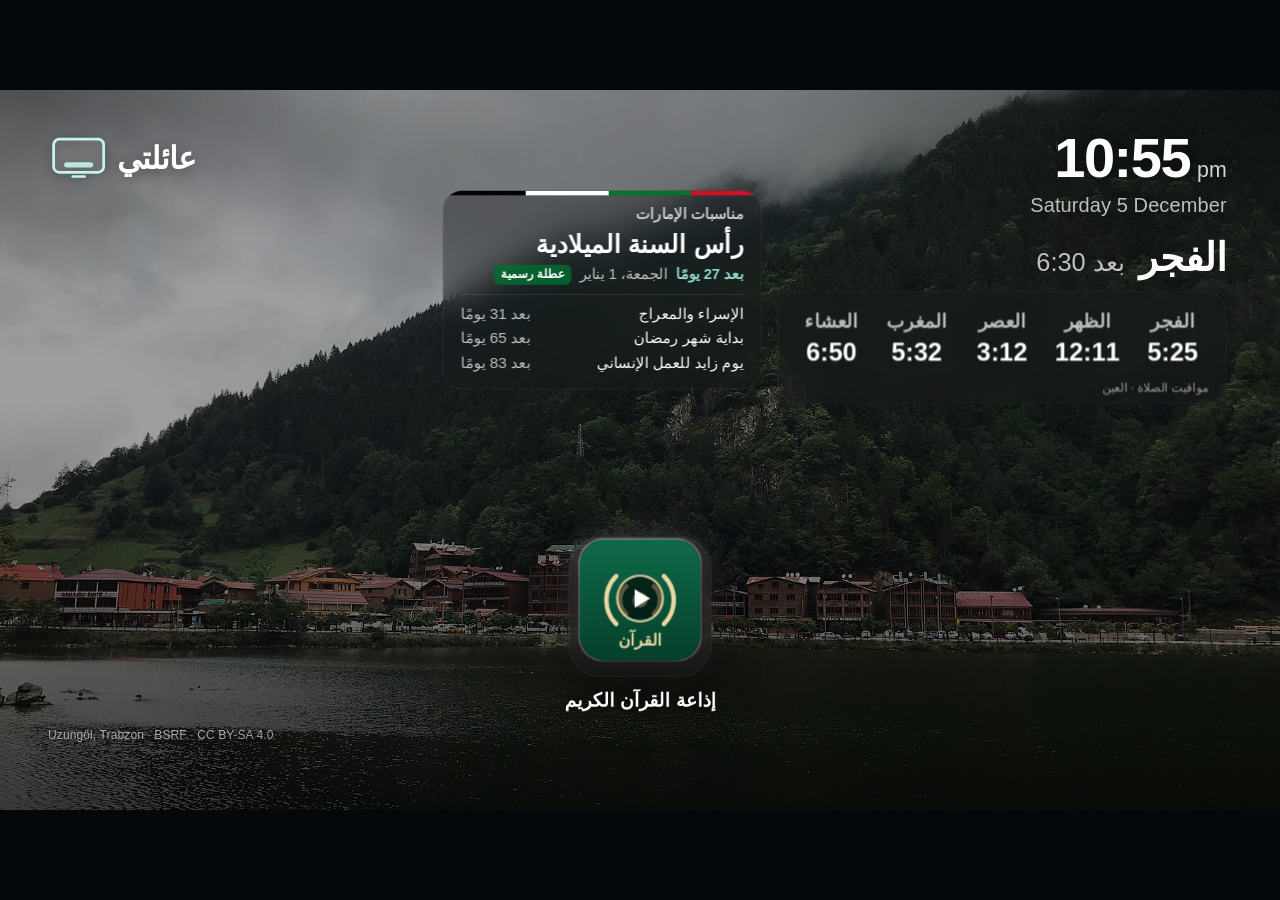
==== assets/www/index.html @ 60c39f4e "عائلتي: شاشة رئيسية لـ Fire TV مبنية على Glass Home Prayer times with takbir at each prayer, Asma al" ====
<!DOCTYPE html>
<html lang="en">
<head>
<meta charset="utf-8">
<meta name="viewport" content="width=1920, height=1080, user-scalable=no">
<title>Glass Home</title>
<link rel="stylesheet" href="css/tv.css">
</head>
<body>
<div id="stage">
  <div id="bg">
    <div class="bg-layer" id="bg-a"></div>
    <div class="bg-layer" id="bg-b"></div>
  </div>
  <div id="night-shade"></div>
  <div id="shade-top"></div>
  <div id="shade-left"></div>
  <div id="shade-bottom"></div>

  <div id="brand" aria-hidden="true">
    <img id="brand-glyph" src="img/brand-glyph.svg" alt="">
    <div id="brand-name">عائلتي</div>
  </div>
  <div id="side-left" aria-hidden="true">
    <div id="weather">
      <div id="wx-now">
        <span class="wx-icon" id="wx-now-icon"></span>
        <span id="wx-now-temp"></span>
        <span id="wx-now-text"></span>
      </div>
      <div id="wx-week">
        <div id="wx-days"></div>
        <div id="wx-foot"><span id="wx-place"></span><span>Weather: Open-Meteo</span></div>
      </div>
    </div>
  </div>

  <div id="uae" dir="rtl" aria-hidden="true"></div>
  <div id="prayer-alert" dir="rtl" aria-live="polite"></div>

  <div id="clock" aria-hidden="true">
    <div id="time"></div>
    <div id="date"></div>
    <div id="prayer" dir="rtl"></div>
  </div>
  <div id="credit"></div>

  <div id="news" dir="rtl" aria-hidden="true">
    <div id="news-tag">الأخبار</div>
    <div id="news-viewport"><div id="news-track"></div></div>
  </div>

  <div id="dock">
    <div id="dock-viewport"><div id="dock-row"></div></div>
  </div>
  <div id="label"></div>

  <div id="menu" role="menu"></div>

  <div id="scrim"></div>
  <div id="panel" role="dialog" aria-label="Add photos and shortcuts">
    <div class="panel-title">Add photos and shortcuts</div>
    <div class="panel-sub">Use a phone or computer on the home Wi-Fi.</div>
    <div class="panel-grid">
      <div class="step">
        <div class="step-num">1</div>
        <div>
          <div class="kv-label">Open</div>
          <div class="kv-value" id="panel-url"></div>
        </div>
      </div>
      <div class="step">
        <div class="step-num">2</div>
        <div>
          <div class="kv-label">Sign in with the password</div>
          <div class="kv-value" id="panel-pw"></div>
          <div class="kv-note" id="panel-pw-note"></div>
        </div>
      </div>
    </div>
    <div class="panel-stats" id="panel-stats"></div>
    <div class="panel-buttons" id="panel-buttons"></div>
    <div class="panel-diag" id="panel-diag"></div>
  </div>

  <div id="toast"></div>
</div>
<script src="js/firetv.js"></script>
<script src="js/config.js"></script>
<script src="js/weather.js"></script>
<script src="js/audio.js"></script>
<script src="js/prayer.js"></script>
<script src="js/ambient.js"></script>
<script src="js/ytparse.js"></script>
<script src="js/platform.js"></script>
<script src="js/data.js"></script>
<script src="js/news.js"></script>
<script src="js/uae.js"></script>
<script src="js/backdrop.js"></script>
<script src="js/home.js"></script>
</body>
</html>
---- assets/www/css/tv.css ----
/*
 * Glass Home - dark glass home screen, 1920 x 1080.
 * Only transform and opacity are animated (cheap on the TV's GPU).
 * 2021 TVs (Tizen 6) run Chrome 76: no `inset` (Chrome 87) and no `gap` on
 * flex rows (Chrome 84); flex rows space their items with margins instead.
 */
:root {
  --tile: 156px;
  --tile-radius: 30px;
  --gap: 28px;
  --dock-pad-x: 28px;
  --dock-pad-y: 26px;
  --dock-radius: 46px;
  --glass: rgba(28, 28, 30, 0.42);
  --glass-strong: rgba(28, 28, 30, 0.62);
  --glass-border: rgba(255, 255, 255, 0.10);
  --text: #fff;
  --text-2: rgba(255, 255, 255, 0.72);
  --ease: cubic-bezier(0.2, 0.8, 0.2, 1);
  --font: "SamsungOneUI", "SamsungOne", "Samsung Sans", "TizenSans", -apple-system, BlinkMacSystemFont,
          "SF Pro Display", "Helvetica Neue", "Segoe UI", Roboto, Arial, sans-serif;
}

html, body {
  margin: 0;
  width: 100%;
  height: 100%;
  overflow: hidden;
  background: #04080b;
  color: var(--text);
  font-family: var(--font);
  -webkit-font-smoothing: antialiased;
  cursor: default;
  user-select: none;
  -webkit-user-select: none;
}

#stage {
  position: absolute;
  left: 0;
  top: 0;
  width: 1920px;
  height: 1080px;
  overflow: hidden;
  transform-origin: 0 0;
  background: radial-gradient(130% 120% at 15% 0%, #12303c 0%, #0a1820 50%, #050b10 100%);
}

/* ---------- background photos ---------- */
#bg, .bg-layer {
  position: absolute;
  top: 0;
  right: 0;
  bottom: 0;
  left: 0;
}
#bg { z-index: 0; }   /* own stacking context: the layers' z-index stays inside */
.bg-layer {
  opacity: 0;
  transition: opacity 1.6s ease-in-out;
  will-change: opacity;
  overflow: hidden;
}
.bg-layer.show { opacity: 1; }
.bg-layer.instant { transition: none; }
.bg-layer img {
  position: absolute;
  top: 0;
  right: 0;
  bottom: 0;
  left: 0;
  width: 100%;
  height: 100%;
  object-fit: cover;
  transform-origin: 50% 50%;
  will-change: transform;
}

/* soft dark gradients so white text reads over any photo */
#shade-bottom {
  position: absolute;
  left: 0;
  right: 0;
  bottom: 0;
  height: 560px;
  background: linear-gradient(to top, rgba(0, 0, 0, 0.60) 0%, rgba(0, 0, 0, 0.34) 38%, rgba(0, 0, 0, 0.10) 72%, rgba(0, 0, 0, 0) 100%);
  pointer-events: none;
}
#shade-top {
  position: absolute;
  right: 0;
  top: 0;
  width: 1100px;
  height: 460px;
  background: radial-gradient(ellipse 70% 75% at 100% 0%, rgba(0, 0, 0, 0.52) 0%, rgba(0, 0, 0, 0.26) 45%, rgba(0, 0, 0, 0) 100%);
  pointer-events: none;
}

/* ---------- clock ---------- */
#clock {
  position: absolute;
  top: 60px;
  right: 80px;
  text-align: right;
  text-shadow: 0 2px 22px rgba(0, 0, 0, 0.35);
}
#time {
  font-size: 84px;
  font-weight: 600;
  line-height: 1;
  letter-spacing: -0.025em;
  font-variant-numeric: tabular-nums;
}
#time .ampm {
  font-size: 32px;
  font-weight: 500;
  letter-spacing: 0;
  margin-left: 10px;
  opacity: 0.82;
}
#date {
  margin-top: 12px;
  font-size: 30px;
  font-weight: 500;
  color: var(--text-2);
  letter-spacing: 0.005em;
}

/* ---------- brand (top left) ---------- */
#shade-left {
  position: absolute;
  left: 0;
  top: 0;
  width: 900px;
  height: 340px;
  background: radial-gradient(ellipse 70% 80% at 0% 0%, rgba(0, 0, 0, 0.42) 0%, rgba(0, 0, 0, 0.20) 45%, rgba(0, 0, 0, 0) 100%);
  pointer-events: none;
}
#brand {
  position: absolute;
  top: 62px;
  left: 78px;
  display: flex;
  align-items: center;
  text-shadow: 0 2px 22px rgba(0, 0, 0, 0.35);
}
#brand > * + * { margin-left: 18px; }
#brand-glyph {
  display: block;
  width: 80px;
  height: 80px;
  filter: drop-shadow(0 2px 8px rgba(0, 0, 0, 0.45));
}
#brand-name {
  font-size: 46px;
  font-weight: 600;
  line-height: 1;
  letter-spacing: -0.015em;
}

/* ---------- weather on the left, under the name (Fire TV) ---------- */
#side-left {
  position: absolute;
  top: 150px;
  left: 78px;
  text-shadow: 0 2px 22px rgba(0, 0, 0, 0.35);
}
#side-left #weather { align-items: flex-start; }

/* ---------- prayer times under the clock (Fire TV) ---------- */
#prayer {
  margin-top: 26px;
  display: flex;
  flex-direction: column;
  align-items: flex-start;     /* the right edge: the block is right-to-left */
  opacity: 0;
  transition: opacity 0.8s ease;
}
#prayer.on { opacity: 1; }
.pr-next {
  display: flex;
  align-items: baseline;
  line-height: 1.2;
}
.pr-next-name {
  font-size: 58px;
  font-weight: 700;
}
.pr-next-in {
  margin-right: 20px;
  font-size: 38px;
  font-weight: 500;
  color: var(--text-2);
  font-variant-numeric: tabular-nums;
}
.pr-card {
  margin-top: 16px;
  padding: 18px 16px 12px;
  border-radius: 32px;
  background: rgba(28, 28, 30, 0.34);
  -webkit-backdrop-filter: blur(24px) saturate(150%);
  backdrop-filter: blur(24px) saturate(150%);
  border: 1px solid var(--glass-border);
  text-shadow: none;
}
.pr-days { display: flex; }
.pr-item {
  width: 128px;
  padding: 12px 0 14px;
  border-radius: 22px;
  display: flex;
  flex-direction: column;
  align-items: center;
  line-height: 1;
  transition: background 0.4s ease;
}
.pr-item.on { background: rgba(255, 255, 255, 0.16); }
.pr-label {
  font-size: 29px;
  font-weight: 600;
  color: var(--text-2);
}
.pr-item.on .pr-label { color: var(--text); }
.pr-time {
  margin-top: 12px;
  font-size: 38px;
  font-weight: 600;
  direction: ltr;
  font-variant-numeric: tabular-nums;
}
.pr-foot {
  margin-top: 10px;
  padding: 0 10px;
  font-size: 18px;
  font-weight: 500;
  color: var(--text-2);
  opacity: 0.8;
}

/* ---------- weather (under the clock) ---------- */
#weather {
  margin-top: 26px;
  display: flex;
  flex-direction: column;
  align-items: flex-end;
  opacity: 0;
  transition: opacity 0.8s ease;
}
#weather.on { opacity: 1; }
#wx-now {
  display: flex;
  align-items: center;
  font-size: 28px;
  font-weight: 500;
  line-height: 1;
}
#wx-now > * + * { margin-left: 12px; }
#wx-now-icon {
  display: block;
  width: 52px;
  height: 52px;
}
#wx-now-temp {
  font-size: 46px;
  font-weight: 600;
  letter-spacing: -0.02em;
  font-variant-numeric: tabular-nums;
}
#wx-now-text {
  margin-left: 16px;   /* 12px item spacing + 4px */
  color: var(--text-2);
  white-space: pre;
}
#wx-week {
  margin-top: 20px;
  padding: 16px 14px 10px;
  border-radius: 28px;
  background: rgba(28, 28, 30, 0.34);
  -webkit-backdrop-filter: blur(24px) saturate(150%);
  backdrop-filter: blur(24px) saturate(150%);
  border: 1px solid var(--glass-border);
  text-shadow: none;
}
#wx-days { display: flex; }
.wx-day {
  width: 76px;
  display: flex;
  flex-direction: column;
  align-items: center;
  line-height: 1;
}
.wx-dname {
  font-size: 20px;
  font-weight: 600;
  color: var(--text-2);
}
.wx-day .wx-icon {
  width: 44px;
  height: 44px;
  margin: 9px 0 7px;
}
.wx-hi {
  font-size: 25px;
  font-weight: 600;
  font-variant-numeric: tabular-nums;
}
.wx-lo {
  margin-top: 4px;
  font-size: 20px;
  font-weight: 500;
  color: rgba(255, 255, 255, 0.55);
  font-variant-numeric: tabular-nums;
}
.wx-rain {
  height: 17px;
  margin-top: 6px;
  font-size: 16px;
  font-weight: 600;
  color: #8fd8ff;
}
#wx-foot {
  display: flex;
  justify-content: space-between;
  margin-top: 9px;
  padding: 0 10px;
  font-size: 13px;
  font-weight: 500;
  line-height: 1;
  color: rgba(255, 255, 255, 0.45);
}
/* ---------- evening dimming ---------- */
#night-shade {
  position: absolute;
  top: 0;
  right: 0;
  bottom: 0;
  left: 0;
  background: rgba(0, 0, 0, 0.38);
  opacity: 0;
  transition: opacity 3s ease;
  pointer-events: none;
}
html.night #night-shade { opacity: 1; }

/* ---------- screensaver: only the photos ---------- */
#brand, #side-left, #clock, #shade-top, #shade-left, #shade-bottom { transition: opacity 0.3s ease; }
html.ambient #brand,
html.ambient #side-left,
html.ambient #clock,
html.ambient #dock,
html.ambient #label,
html.ambient #credit,
html.ambient #shade-top,
html.ambient #shade-left,
html.ambient #shade-bottom {
  opacity: 0;
  transition: opacity 1.2s ease;
}

html.lite #wx-week,
html.lite .pr-card {
  -webkit-backdrop-filter: none;
  backdrop-filter: none;
  background: rgba(28, 28, 30, 0.58);
}

/* ---------- UAE occasions and news (middle, Fire TV) ---------- */
#uae {
  position: absolute;
  top: 150px;
  left: 664px;                 /* between the weather (ends 640) and prayer (starts 1166) cards */
  width: 478px;
  box-sizing: border-box;
  padding: 0 26px 20px;
  border-radius: 30px;
  overflow: hidden;
  background: rgba(28, 28, 30, 0.34);
  -webkit-backdrop-filter: blur(24px) saturate(150%);
  backdrop-filter: blur(24px) saturate(150%);
  border: 1px solid var(--glass-border);
  opacity: 0;
  transition: opacity 0.8s ease;
}
#uae.on { opacity: 1; }
/* The flag's colours as a thin band along the top. */
.uae-flag {
  height: 7px;
  margin: 0 -26px;
  background: linear-gradient(to left, #ce1126 0 22%, #00732f 22% 48%, #ffffff 48% 74%, #000000 74% 100%);
}
.uae-title {
  margin-top: 16px;
  font-size: 22px;
  font-weight: 600;
  color: var(--text-2);
}
.uae-next { margin-top: 8px; }
.uae-next-name {
  font-size: 38px;
  font-weight: 700;
  line-height: 1.25;
}
.uae-next-sub {
  margin-top: 6px;
  display: flex;
  flex-wrap: wrap;
  align-items: center;
  font-size: 22px;
  color: var(--text-2);
}
.uae-next-sub > * + * { margin-right: 12px; }
.uae-when {
  font-weight: 700;
  color: #8fd8cf;
}
.uae-when.today { color: #ffd166; }
.uae-off {
  padding: 3px 10px 5px;
  border-radius: 8px;
  background: rgba(0, 115, 47, 0.75);
  font-size: 18px;
  font-weight: 600;
  color: #fff;
}
.uae-list {
  margin-top: 14px;
  padding-top: 10px;
  border-top: 1px solid rgba(255, 255, 255, 0.12);
}
.uae-row {
  display: flex;
  justify-content: space-between;
  padding: 5px 0;
  font-size: 23px;
}
.uae-row-when {
  color: var(--text-2);
  font-variant-numeric: tabular-nums;
}
.uae-news {
  display: none;
  margin-top: 12px;
  padding-top: 12px;
  border-top: 1px solid rgba(255, 255, 255, 0.12);
}
.uae-news.on { display: block; }
.uae-news-head {
  font-size: 20px;
  font-weight: 600;
  color: var(--text-2);
}
.uae-news-text {
  margin-top: 6px;
  height: 2.6em;
  overflow: hidden;
  display: -webkit-box;
  -webkit-line-clamp: 2;
  -webkit-box-orient: vertical;
  font-size: 25px;
  font-weight: 600;
  line-height: 1.3;
  opacity: 0;
  transition: opacity 0.35s ease;
}
.uae-news-text.in { opacity: 1; }
.uae-news-src {
  margin-top: 4px;
  font-size: 17px;
  color: #8fd8cf;
}
html.lite #uae { -webkit-backdrop-filter: none; backdrop-filter: none; background: rgba(28, 28, 30, 0.58); }

/* ---------- prayer-time notice (over the middle panel, Fire TV) ---------- */
#prayer-alert {
  position: absolute;
  top: 150px;
  left: 664px;
  width: 478px;
  min-height: 486px;
  box-sizing: border-box;
  padding: 36px 30px;
  border-radius: 30px;
  display: flex;
  flex-direction: column;
  align-items: center;
  justify-content: center;
  text-align: center;
  background: linear-gradient(160deg, #0a5c3e, #05341f);
  border: 2px solid rgba(233, 217, 166, 0.55);
  box-shadow: 0 20px 60px rgba(0, 0, 0, 0.45);
  opacity: 0;
  transform: scale(0.96);
  transition: opacity 0.6s ease, transform 0.6s var(--ease);
  pointer-events: none;
}
#prayer-alert.on { opacity: 1; transform: none; }
#prayer-alert.on ~ #uae, html.prayer-due #uae { opacity: 0; }
/* Each prayer in the colours of its sky. */
#prayer-alert.pa-fajr { background: linear-gradient(170deg, #1b2a5e 0%, #5a3f7a 60%, #c7728a 100%); }
#prayer-alert.pa-dhuhr { background: linear-gradient(170deg, #1677c9 0%, #2fa3d8 60%, #8fd3e8 100%); }
#prayer-alert.pa-asr { background: linear-gradient(170deg, #b9651b 0%, #d98b2b 55%, #f0c46b 100%); }
#prayer-alert.pa-maghrib { background: linear-gradient(170deg, #3c1f4f 0%, #a63a50 55%, #f08a4b 100%); }
#prayer-alert.pa-isha { background: linear-gradient(170deg, #070d22 0%, #13204a 60%, #263a73 100%); }
.pa-icon svg { display: block; width: 150px; height: 120px; margin-bottom: 6px; }
.pa-top { font-size: 30px; font-weight: 600; color: #e9d9a6; }
#prayer-alert:not(.pa-isha):not(.pa-fajr) .pa-top { color: #fff; }
.pa-name, .pa-top, .pa-time { text-shadow: 0 2px 14px rgba(0, 0, 0, 0.35); }
.pa-name { margin-top: 10px; font-size: 64px; font-weight: 800; line-height: 1.15; }
.pa-time { margin-top: 14px; font-size: 28px; color: rgba(255, 255, 255, 0.8); }

/* ---------- Quran radio tile: play / stop mark ---------- */
/* In the middle of the icon, over its centre dot. */
.radio-state {
  position: absolute;
  left: 50%;
  top: 50%;
  width: 56px;
  height: 56px;
  margin: -30px 0 0 -28px;
  border-radius: 50%;
  background: rgba(0, 0, 0, 0.6);
  box-shadow: 0 0 0 3px rgba(233, 217, 166, 0.85);
}
.radio-state::after {
  content: '';
  position: absolute;
  left: 21px;
  top: 16px;
  border-style: solid;
  border-width: 12px 0 12px 20px;
  border-color: transparent transparent transparent #fff;
}
.tile.playing .radio-state { background: #d7262e; animation: radio-pulse 1.6s ease-in-out infinite; }
.tile.playing .radio-state::after {
  left: 18px;
  top: 18px;
  width: 20px;
  height: 20px;
  border: 0;
  border-radius: 3px;
  background: #fff;
}
@keyframes radio-pulse {
  0%, 100% { box-shadow: 0 0 0 0 rgba(215, 38, 46, 0.6); }
  50% { box-shadow: 0 0 0 10px rgba(215, 38, 46, 0); }
}

/* ---------- news ticker (bottom edge, Fire TV) ---------- */
#news {
  position: absolute;
  left: 0;
  right: 0;
  bottom: 0;
  height: 86px;
  display: flex;
  align-items: stretch;
  background: rgba(12, 14, 18, 0.62);
  -webkit-backdrop-filter: blur(20px) saturate(140%);
  backdrop-filter: blur(20px) saturate(140%);
  border-top: 1px solid var(--glass-border);
  opacity: 0;
  transition: opacity 0.8s ease;
}
#news.on { opacity: 1; }
#news-tag {
  display: flex;
  align-items: center;
  padding: 0 38px 0 34px;
  font-size: 35px;
  font-weight: 700;
  background: rgba(255, 255, 255, 0.12);
  box-shadow: -18px 0 24px rgba(0, 0, 0, 0.35);
  position: relative;
  z-index: 1;
}
#news-viewport {
  position: relative;
  flex: 1;
  overflow: hidden;
  -webkit-mask-image: linear-gradient(to left, transparent 0, #000 40px, #000 calc(100% - 80px), transparent 100%);
  mask-image: linear-gradient(to left, transparent 0, #000 40px, #000 calc(100% - 80px), transparent 100%);
}
/* Arabic reads right to left, so the headlines travel rightwards. */
#news-track {
  position: absolute;
  top: 0;
  right: 0;
  height: 100%;
  display: flex;
  align-items: center;
  white-space: nowrap;
  will-change: transform;
  animation: news-scroll 300s linear infinite;
}
@keyframes news-scroll {
  from { transform: translateX(0); }
  to { transform: translateX(var(--run, 0)); }
}
.news-run { display: flex; align-items: center; }
.news-item {
  display: inline-flex;
  align-items: center;
  font-size: 37px;
  font-weight: 500;
}
.news-item::after {
  content: '';
  width: 10px;
  height: 10px;
  margin: 0 36px;
  border-radius: 50%;
  background: rgba(255, 255, 255, 0.45);
}
.news-badge {
  margin-left: 14px;
  padding: 6px 14px 8px;
  border-radius: 9px;
  background: #d7262e;
  font-size: 28px;
  font-weight: 700;
  line-height: 1;
}
.news-src {
  margin-left: 14px;
  font-weight: 700;
  color: #8fd8cf;
}
.news-title.new { color: #ff5a5f; font-weight: 600; }
html.lite #news { -webkit-backdrop-filter: none; backdrop-filter: none; background: rgba(12, 14, 18, 0.8); }

/* ---------- photo credit ---------- */
#credit {
  position: absolute;
  left: 72px;
  bottom: 102px;
  max-width: 600px;
  font-size: 18px;
  font-weight: 500;
  letter-spacing: 0.01em;
  white-space: nowrap;
  overflow: hidden;
  text-overflow: ellipsis;
  text-shadow: 0 1px 10px rgba(0, 0, 0, 0.6);
  opacity: 0;
  transition: opacity 0.8s ease;
}
#credit.on { opacity: 0.6; }

/* ---------- dock ---------- */
#dock {
  position: absolute;
  left: 50%;
  bottom: 200px;               /* 150 on the TV build; raised for the news ticker */
  transform: translateX(-50%);
  padding: 0 calc(var(--dock-pad-x) - 16px);
  height: calc(var(--tile) + 2 * var(--dock-pad-y));
  border-radius: var(--dock-radius);
  background: var(--glass);
  -webkit-backdrop-filter: blur(28px) saturate(160%);
  backdrop-filter: blur(28px) saturate(160%);
  border: 1px solid var(--glass-border);
  box-shadow: 0 30px 80px rgba(0, 0, 0, 0.30), inset 0 1px 0 rgba(255, 255, 255, 0.07);
}
#dock::after {
  /* gentle top highlight, like light on the edge of glass */
  content: "";
  position: absolute;
  top: 0;
  right: 0;
  bottom: 0;
  left: 0;
  border-radius: inherit;
  background: linear-gradient(180deg, rgba(255, 255, 255, 0.06) 0%, rgba(255, 255, 255, 0) 40%);
  pointer-events: none;
}
#dock-viewport {
  position: relative;
  height: 100%;
  z-index: 1;
}
#dock.scrolling #dock-viewport { overflow: hidden; }
#dock.scrolling.fade-left #dock-viewport {
  -webkit-mask-image: linear-gradient(to right, transparent 0, transparent 16px, #000 110px, #000 100%);
  mask-image: linear-gradient(to right, transparent 0, transparent 16px, #000 110px, #000 100%);
}
#dock.scrolling.fade-right #dock-viewport {
  -webkit-mask-image: linear-gradient(to left, transparent 0, transparent 16px, #000 110px, #000 100%);
  mask-image: linear-gradient(to left, transparent 0, transparent 16px, #000 110px, #000 100%);
}
#dock.scrolling.fade-left.fade-right #dock-viewport {
  -webkit-mask-image: linear-gradient(to right, transparent 0, transparent 16px, #000 110px, #000 calc(100% - 110px), transparent calc(100% - 16px), transparent 100%);
  mask-image: linear-gradient(to right, transparent 0, transparent 16px, #000 110px, #000 calc(100% - 110px), transparent calc(100% - 16px), transparent 100%);
}
#dock-row {
  position: absolute;
  left: 16px;
  top: var(--dock-pad-y);
  display: flex;
  transition: transform 0.38s var(--ease), opacity 0.25s ease;
  will-change: transform;
}
#dock-row > * + * { margin-left: var(--gap); }
#dock.dimmed #dock-row { opacity: 0.55; }
#dock { transition: opacity 0.3s ease; }
#dock.away { opacity: 0; }

.tile {
  position: relative;
  flex: none;
  width: var(--tile);
  height: var(--tile);
  border-radius: var(--tile-radius);
  transition: transform 0.28s var(--ease);
  will-change: transform;
}
.tile .glow {
  position: absolute;
  top: 0;
  right: 0;
  bottom: 0;
  left: 0;
  border-radius: inherit;
  box-shadow: 0 26px 48px rgba(0, 0, 0, 0.58), 0 0 0 1.5px rgba(255, 255, 255, 0.45), 0 0 50px rgba(255, 255, 255, 0.24);
  opacity: 0;
  transition: opacity 0.28s ease;
}
.tile .face {
  position: absolute;
  top: 0;
  right: 0;
  bottom: 0;
  left: 0;
  border-radius: inherit;
  overflow: hidden;
  background: rgba(255, 255, 255, 0.10);
  box-shadow: inset 0 0 0 1px rgba(255, 255, 255, 0.06);
  display: flex;
  align-items: center;
  justify-content: center;
  transform: translateZ(0);
}
.tile.focused {
  transform: translateY(-10px) scale(1.16);
  z-index: 2;
}
.tile.focused .glow { opacity: 1; }

.tile .app-icon,
.tile .site-icon,
.tile .thumb {
  width: 100%;
  height: 100%;
  object-fit: contain;
  display: block;
}
.tile .thumb { object-fit: cover; }
.tile .site-icon.small {
  width: 46%;
  height: 46%;
  image-rendering: auto;
}
.tile .face.plate-light { background: rgba(250, 250, 252, 0.94); }
.tile .face.plate-glass { background: rgba(255, 255, 255, 0.14); }
.tile .name-fallback {
  padding: 16px;
  font-size: 25px;
  font-weight: 600;
  line-height: 1.15;
  text-align: center;
  letter-spacing: -0.005em;
}
.tile .monogram {
  font-size: 76px;
  font-weight: 700;
  letter-spacing: -0.02em;
  text-shadow: 0 4px 18px rgba(0, 0, 0, 0.25);
}
.tile .input-icon {
  width: 56%;
  height: 56%;
  margin-bottom: 18px;
  object-fit: contain;
}
.tile .input-port {
  position: absolute;
  left: 0;
  right: 0;
  bottom: 14px;
  font-size: 17px;
  font-weight: 600;
  letter-spacing: 0.08em;
  text-align: center;
  opacity: 0.7;
}
.tile-youtube .face.no-thumb { background: linear-gradient(150deg, #3a1d24 0%, #15090c 100%); }
.tile .play {
  position: absolute;
  right: 12px;
  bottom: 12px;
  width: 38px;
  height: 38px;
  border-radius: 50%;
  background: rgba(0, 0, 0, 0.48);
  -webkit-backdrop-filter: blur(8px);
  backdrop-filter: blur(8px);
  box-shadow: inset 0 0 0 1px rgba(255, 255, 255, 0.18);
}
.tile .play::after {
  content: "";
  position: absolute;
  left: 15px;
  top: 11px;
  border-left: 13px solid #fff;
  border-top: 8px solid transparent;
  border-bottom: 8px solid transparent;
}
.tile-add .face {
  background: rgba(255, 255, 255, 0.07);
  box-shadow: inset 0 0 0 1.5px rgba(255, 255, 255, 0.16);
  color: rgba(255, 255, 255, 0.86);
}
.tile-add .plus { width: 58px; height: 58px; }

/* one subtle sweep of light across the focused tile */
.tile .sheen {
  position: absolute;
  top: -30%;
  left: 0;
  width: 55%;
  height: 160%;
  background: linear-gradient(100deg, rgba(255, 255, 255, 0) 0%, rgba(255, 255, 255, 0.0) 25%, rgba(255, 255, 255, 0.30) 50%, rgba(255, 255, 255, 0) 75%, rgba(255, 255, 255, 0) 100%);
  transform: translateX(-170%) rotate(8deg);
  opacity: 0;
  pointer-events: none;
}
.tile.focused .sheen { animation: sheen 1.25s cubic-bezier(0.35, 0.1, 0.25, 1) 0.15s 1 both; }
@keyframes sheen {
  0% { transform: translateX(-170%) rotate(8deg); opacity: 0; }
  12% { opacity: 1; }
  100% { transform: translateX(260%) rotate(8deg); opacity: 0; }
}

/* name of the focused tile, under the dock */
#label {
  position: absolute;
  left: 0;
  bottom: 148px;
  font-size: 28px;
  font-weight: 600;
  letter-spacing: 0.005em;
  white-space: nowrap;
  max-width: 1000px;
  overflow: hidden;
  text-overflow: ellipsis;
  text-shadow: 0 2px 14px rgba(0, 0, 0, 0.55);
  opacity: 0;
  transition: transform 0.28s var(--ease), opacity 0.2s ease;
  will-change: transform;
}
#label.on { opacity: 1; }

/* ---------- long-press menu ---------- */
#menu {
  position: absolute;
  left: 0;
  bottom: 360px;
  min-width: 340px;
  padding: 12px;
  border-radius: 30px;
  background: var(--glass-strong);
  -webkit-backdrop-filter: blur(32px) saturate(170%);
  backdrop-filter: blur(32px) saturate(170%);
  border: 1px solid rgba(255, 255, 255, 0.12);
  box-shadow: 0 30px 80px rgba(0, 0, 0, 0.45);
  transform-origin: 50% 100%;
  opacity: 0;
  visibility: hidden;
  transform: translateY(14px) scale(0.96);
  transition: opacity 0.18s ease, transform 0.24s var(--ease), visibility 0s linear 0.24s;
  z-index: 5;
}
#menu.open {
  opacity: 1;
  visibility: visible;
  transform: none;
  transition: opacity 0.18s ease, transform 0.24s var(--ease), visibility 0s;
}
.menu-title {
  padding: 10px 24px 12px;
  font-size: 21px;
  font-weight: 600;
  color: rgba(255, 255, 255, 0.55);
  max-width: 420px;
  white-space: nowrap;
  overflow: hidden;
  text-overflow: ellipsis;
}
.menu-item {
  padding: 16px 24px;
  border-radius: 18px;
  font-size: 29px;
  font-weight: 500;
  color: rgba(255, 255, 255, 0.92);
}
.menu-item.focused { background: rgba(255, 255, 255, 0.94); color: #0c0c0e; }
.menu-item.disabled { opacity: 0.32; }

/* ---------- + panel ---------- */
#scrim {
  position: absolute;
  top: 0;
  right: 0;
  bottom: 0;
  left: 0;
  background: rgba(0, 0, 0, 0.40);
  opacity: 0;
  transition: opacity 0.3s ease;
  pointer-events: none;
  z-index: 6;
}
#scrim.open { opacity: 1; }
#panel {
  position: absolute;
  left: 50%;
  top: 50%;
  width: 1040px;
  padding: 58px 68px 40px;
  border-radius: 48px;
  background: rgba(28, 28, 30, 0.60);
  -webkit-backdrop-filter: blur(44px) saturate(170%);
  backdrop-filter: blur(44px) saturate(170%);
  border: 1px solid rgba(255, 255, 255, 0.12);
  box-shadow: 0 40px 120px rgba(0, 0, 0, 0.5), inset 0 1px 0 rgba(255, 255, 255, 0.08);
  opacity: 0;
  visibility: hidden;
  transform: translate(-50%, -47%) scale(0.97);
  transition: opacity 0.25s ease, transform 0.32s var(--ease), visibility 0s linear 0.32s;
  z-index: 7;
}
#panel.open {
  opacity: 1;
  visibility: visible;
  transform: translate(-50%, -50%);
  transition: opacity 0.25s ease, transform 0.32s var(--ease), visibility 0s;
}
.panel-title {
  font-size: 46px;
  font-weight: 700;
  letter-spacing: -0.015em;
}
.panel-sub {
  margin-top: 10px;
  font-size: 27px;
  color: var(--text-2);
}
.panel-grid {
  display: grid;
  gap: 30px;
  margin: 44px 0 34px;
}
.step {
  display: flex;
  align-items: flex-start;
}
.step > * + * { margin-left: 26px; }
.step-num {
  flex: none;
  width: 52px;
  height: 52px;
  border-radius: 50%;
  background: rgba(255, 255, 255, 0.12);
  display: flex;
  align-items: center;
  justify-content: center;
  font-size: 26px;
  font-weight: 700;
  margin-top: 4px;
}
.kv-label {
  font-size: 21px;
  font-weight: 600;
  letter-spacing: 0.12em;
  text-transform: uppercase;
  color: rgba(255, 255, 255, 0.55);
}
.kv-value {
  margin-top: 6px;
  font-size: 56px;
  font-weight: 600;
  letter-spacing: -0.01em;
  font-variant-numeric: tabular-nums;
  word-break: break-all;
}
.kv-note {
  margin-top: 6px;
  font-size: 22px;
  color: rgba(255, 255, 255, 0.62);
  max-width: 900px;
}
.kv-note:empty { display: none; }
.panel-stats {
  font-size: 24px;
  color: rgba(255, 255, 255, 0.62);
}
.panel-buttons {
  display: flex;
  margin-top: 34px;
}
.panel-buttons > * + * { margin-left: 22px; }
.pbtn {
  padding: 19px 36px;
  border-radius: 24px;
  font-size: 28px;
  font-weight: 600;
  background: rgba(255, 255, 255, 0.12);
  transition: transform 0.22s var(--ease);
  white-space: nowrap;
}
.pbtn.focused {
  background: rgba(255, 255, 255, 0.95);
  color: #0c0c0e;
  transform: scale(1.06);
}
.pbtn.armed:not(.focused) { background: rgba(255, 255, 255, 0.24); }
.panel-diag {
  display: flex;
  align-items: center;
  margin-top: 34px;
  padding-top: 24px;
  border-top: 1px solid rgba(255, 255, 255, 0.10);
  font-size: 19px;
  color: rgba(255, 255, 255, 0.46);
}
.panel-diag > * + * { margin-left: 18px; }
.pbtn.small {
  flex: none;
  padding: 10px 20px;
  font-size: 19px;
  border-radius: 14px;
  background: rgba(255, 255, 255, 0.08);
  color: rgba(255, 255, 255, 0.72);
}
.pbtn.small.focused { background: rgba(255, 255, 255, 0.92); color: #0c0c0e; transform: scale(1.04); }
.diag-text {
  line-height: 1.35;
  overflow: hidden;
  display: -webkit-box;
  -webkit-line-clamp: 2;
  -webkit-box-orient: vertical;
}

/* ---------- toast ---------- */
#toast {
  position: absolute;
  top: 54px;
  left: 50%;
  max-width: 1200px;
  padding: 18px 34px;
  border-radius: 28px;
  background: var(--glass-strong);
  -webkit-backdrop-filter: blur(30px) saturate(170%);
  backdrop-filter: blur(30px) saturate(170%);
  border: 1px solid rgba(255, 255, 255, 0.12);
  box-shadow: 0 20px 60px rgba(0, 0, 0, 0.35);
  font-size: 26px;
  font-weight: 500;
  white-space: nowrap;
  overflow: hidden;
  text-overflow: ellipsis;
  opacity: 0;
  transform: translate(-50%, -24px);
  transition: opacity 0.25s ease, transform 0.3s var(--ease);
  z-index: 9;
}
#toast.on { opacity: 1; transform: translate(-50%, 0); }

/* ---------- no backdrop-filter (before Chrome 76: 2018-2020 TVs) ---------- */
/* No blur behind the glass, so make it darker to keep text readable. */
@supports not ((backdrop-filter: blur(1px)) or (-webkit-backdrop-filter: blur(1px))) {
  :root {
    --glass: rgba(28, 28, 30, 0.66);
    --glass-strong: rgba(28, 28, 30, 0.84);
  }
  #wx-week { background: rgba(28, 28, 30, 0.58); }
  #panel { background: rgba(28, 28, 30, 0.86); }
  .tile .play { background: rgba(0, 0, 0, 0.62); }
}

/* ---------- states ---------- */
html.paused *, html.paused *::before, html.paused *::after { animation-play-state: paused !important; }
html.still *, html.still *::before, html.still *::after { transition: none !important; animation: none !important; }
html.lite .bg-layer img { will-change: auto; }
/* smartHubLaunch (older TVs): frees graphics memory while an app starts. */
html.launching #stage { display: none; }
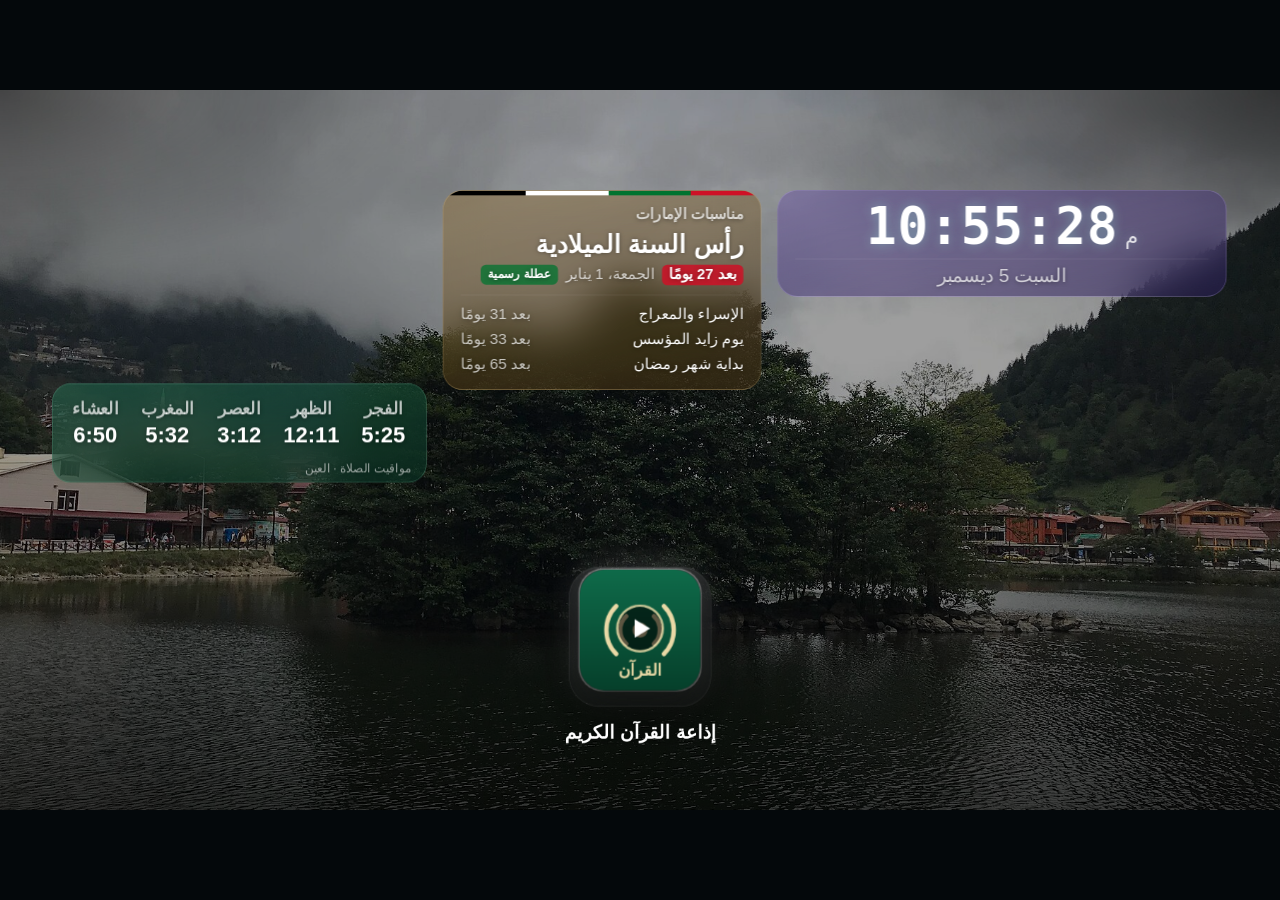
==== commit 3f93f57c: "Medicine reminders, folders, QR remote and a new layout - Medicine: the current period's panel and a" ====
--- a/assets/www/index.html
+++ b/assets/www/index.html
@@ -17,10 +17,6 @@
   <div id="shade-left"></div>
   <div id="shade-bottom"></div>
 
-  <div id="brand" aria-hidden="true">
-    <img id="brand-glyph" src="img/brand-glyph.svg" alt="">
-    <div id="brand-name">عائلتي</div>
-  </div>
   <div id="side-left" aria-hidden="true">
     <div id="weather">
       <div id="wx-now">
@@ -35,15 +31,20 @@
     </div>
   </div>
 
+  <div id="prayer-table" dir="rtl" aria-hidden="true"></div>
   <div id="uae" dir="rtl" aria-hidden="true"></div>
   <div id="prayer-alert" dir="rtl" aria-live="polite"></div>
 
   <div id="clock" aria-hidden="true">
-    <div id="time"></div>
-    <div id="date"></div>
+    <div id="clock-box">
+      <div id="time"></div>
+      <div id="date"></div>
+    </div>
     <div id="prayer" dir="rtl"></div>
   </div>
   <div id="credit"></div>
+  <div id="remote-hint" dir="rtl"></div>
+  <div id="medicine" dir="rtl" aria-hidden="true"></div>
 
   <div id="news" dir="rtl" aria-hidden="true">
     <div id="news-tag">الأخبار</div>
@@ -55,7 +56,9 @@
   </div>
   <div id="label"></div>
 
+  <div id="folder-view" dir="rtl"></div>
   <div id="menu" role="menu"></div>
+  <div id="editor" dir="rtl" role="dialog"></div>
 
   <div id="scrim"></div>
   <div id="panel" role="dialog" aria-label="Add photos and shortcuts">
@@ -85,6 +88,7 @@
 
   <div id="toast"></div>
 </div>
+<script src="js/qr.js"></script>
 <script src="js/firetv.js"></script>
 <script src="js/config.js"></script>
 <script src="js/weather.js"></script>
@@ -93,9 +97,11 @@
 <script src="js/ambient.js"></script>
 <script src="js/ytparse.js"></script>
 <script src="js/platform.js"></script>
+<script src="js/autoapps.js"></script>
 <script src="js/data.js"></script>
 <script src="js/news.js"></script>
 <script src="js/uae.js"></script>
+<script src="js/medicine.js"></script>
 <script src="js/backdrop.js"></script>
 <script src="js/home.js"></script>
 </body>
--- a/assets/www/css/tv.css
+++ b/assets/www/css/tv.css
@@ -99,17 +99,33 @@
 /* ---------- clock ---------- */
 #clock {
   position: absolute;
-  top: 60px;
+  top: 150px;                  /* level with the weather and the UAE panel */
   right: 80px;
   text-align: right;
   text-shadow: 0 2px 22px rgba(0, 0, 0, 0.35);
 }
+/* Digital clock and date in one glass rectangle, the same size and glass as
+   the medicine panel under it. */
+#clock-box {
+  width: 674px;
+  box-sizing: border-box;
+  padding: 16px 26px 14px;
+  border-radius: 30px;
+  text-align: center;
+  background: rgba(28, 28, 30, 0.34);
+  -webkit-backdrop-filter: blur(24px) saturate(150%);
+  backdrop-filter: blur(24px) saturate(150%);
+  border: 1px solid var(--glass-border);
+}
 #time {
-  font-size: 84px;
-  font-weight: 600;
+  font-family: 'Roboto Mono', 'Droid Sans Mono', monospace;
+  font-size: 76px;
+  font-weight: 700;
   line-height: 1;
-  letter-spacing: -0.025em;
+  letter-spacing: 0.02em;
   font-variant-numeric: tabular-nums;
+  color: #fff;
+  text-shadow: 0 0 18px rgba(143, 216, 207, 0.45);
 }
 #time .ampm {
   font-size: 32px;
@@ -119,8 +135,11 @@
   opacity: 0.82;
 }
 #date {
-  margin-top: 12px;
-  font-size: 30px;
+  margin-top: 10px;
+  padding-top: 8px;
+  border-top: 1px solid rgba(255, 255, 255, 0.14);
+  text-align: center;
+  font-size: 28px;
   font-weight: 500;
   color: var(--text-2);
   letter-spacing: 0.005em;
@@ -159,9 +178,11 @@
 }
 
 /* ---------- weather on the left, under the name (Fire TV) ---------- */
+/* The weather card's top lines up with the UAE panel and the clock (150);
+   the temperature row now sits under the card. */
 #side-left {
   position: absolute;
-  top: 150px;
+  top: 124px;
   left: 78px;
   text-shadow: 0 2px 22px rgba(0, 0, 0, 0.35);
 }
@@ -169,7 +190,7 @@
 
 /* ---------- prayer times under the clock (Fire TV) ---------- */
 #prayer {
-  margin-top: 26px;
+  margin-top: 12px;
   display: flex;
   flex-direction: column;
   align-items: flex-start;     /* the right edge: the block is right-to-left */
@@ -214,7 +235,9 @@
   line-height: 1;
   transition: background 0.4s ease;
 }
-.pr-item.on { background: rgba(255, 255, 255, 0.16); }
+/* What is current is red in every panel: this prayer, today's weather, the
+   next occasion and the next medicine time. */
+.pr-item.on { background: rgba(206, 17, 38, 0.85); }
 .pr-label {
   font-size: 29px;
   font-weight: 600;
@@ -228,6 +251,19 @@
   direction: ltr;
   font-variant-numeric: tabular-nums;
 }
+/* The table under the weather: the same card, narrower. */
+#prayer-table {
+  position: absolute;
+  left: 78px;
+  top: 440px;                  /* under the weather card and its temperature row */
+  width: 562px;
+  text-shadow: none;
+}
+#prayer-table .pr-card { margin-top: 0; padding: 14px 12px 10px; border-radius: 28px; }
+#prayer-table .pr-days { justify-content: space-between; }
+#prayer-table .pr-item { width: 104px; padding: 11px 0 12px; border-radius: 20px; }
+#prayer-table .pr-label { font-size: 25px; }
+#prayer-table .pr-time { margin-top: 10px; font-size: 33px; }
 .pr-foot {
   margin-top: 10px;
   padding: 0 10px;
@@ -248,6 +284,8 @@
 }
 #weather.on { opacity: 1; }
 #wx-now {
+  order: 2;                    /* under the week's card */
+  margin-top: 14px;
   display: flex;
   align-items: center;
   font-size: 28px;
@@ -272,7 +310,8 @@
   white-space: pre;
 }
 #wx-week {
-  margin-top: 20px;
+  order: 1;
+  margin-top: 0;
   padding: 16px 14px 10px;
   border-radius: 28px;
   background: rgba(28, 28, 30, 0.34);
@@ -284,11 +323,15 @@
 #wx-days { display: flex; }
 .wx-day {
   width: 76px;
+  padding: 6px 0 2px;
+  border-radius: 16px;
   display: flex;
   flex-direction: column;
   align-items: center;
   line-height: 1;
 }
+.wx-day.today { background: rgba(206, 17, 38, 0.85); }
+.wx-day.today .wx-dname, .wx-day.today .wx-lo { color: #fff; }
 .wx-dname {
   font-size: 20px;
   font-weight: 600;
@@ -344,12 +387,17 @@
 
 /* ---------- screensaver: only the photos ---------- */
 #brand, #side-left, #clock, #shade-top, #shade-left, #shade-bottom { transition: opacity 0.3s ease; }
+/* The photo credit stays: the CC BY-SA photos ask for it whenever they show. */
 html.ambient #brand,
 html.ambient #side-left,
 html.ambient #clock,
 html.ambient #dock,
 html.ambient #label,
-html.ambient #credit,
+html.ambient #uae,
+html.ambient #prayer-table,
+html.ambient #medicine,
+html.ambient #remote-hint,
+html.ambient #news,
 html.ambient #shade-top,
 html.ambient #shade-left,
 html.ambient #shade-bottom {
@@ -386,7 +434,9 @@
 .uae-flag {
   height: 7px;
   margin: 0 -26px;
-  background: linear-gradient(to left, #ce1126 0 22%, #00732f 22% 48%, #ffffff 48% 74%, #000000 74% 100%);
+  /* One stop per position: older WebViews (Chrome 66) don't read two. */
+  background: linear-gradient(to left, #ce1126 0, #ce1126 22%, #00732f 22%, #00732f 48%,
+    #ffffff 48%, #ffffff 74%, #000000 74%, #000000 100%);
 }
 .uae-title {
   margin-top: 16px;
@@ -410,10 +460,12 @@
 }
 .uae-next-sub > * + * { margin-right: 12px; }
 .uae-when {
+  padding: 1px 10px 4px;
+  border-radius: 8px;
+  background: rgba(206, 17, 38, 0.85);
   font-weight: 700;
-  color: #8fd8cf;
-}
-.uae-when.today { color: #ffd166; }
+  color: #fff;
+}
 .uae-off {
   padding: 3px 10px 5px;
   border-radius: 8px;
@@ -437,6 +489,18 @@
   color: var(--text-2);
   font-variant-numeric: tabular-nums;
 }
+/* Latest holiday news, for dates set after the moon sighting. */
+.uae-notice {
+  display: none;
+  margin-top: 8px;
+  overflow: hidden;
+  white-space: nowrap;
+  text-overflow: ellipsis;
+  font-size: 19px;
+  line-height: 1.35;
+  color: #ffd166;
+}
+.uae-notice.on { display: block; }
 .uae-news {
   display: none;
   margin-top: 12px;
@@ -565,7 +629,10 @@
 #news-tag {
   display: flex;
   align-items: center;
-  padding: 0 38px 0 34px;
+  justify-content: center;
+  width: 156px;                /* the QR code sits right above it, as wide */
+  box-sizing: border-box;
+  padding: 0 0 4px;
   font-size: 35px;
   font-weight: 700;
   background: rgba(255, 255, 255, 0.12);
@@ -628,8 +695,114 @@
 .news-title.new { color: #ff5a5f; font-weight: 600; }
 html.lite #news { -webkit-backdrop-filter: none; backdrop-filter: none; background: rgba(12, 14, 18, 0.8); }
 
+/* ---------- phone remote: QR code (bottom right) ---------- */
+/* Right above the news tag (156 wide, 86 high), centred on it. */
+#remote-hint {
+  position: absolute;
+  right: 4px;
+  bottom: 94px;
+  display: flex;
+  align-items: flex-end;
+  direction: rtl;
+}
+.remote-qr {
+  display: block;
+  width: 148px;
+  height: 148px;
+  border-radius: 12px;
+  box-shadow: 0 6px 24px rgba(0, 0, 0, 0.45);
+}
+.remote-text {
+  font-size: 18px;
+  font-weight: 500;
+  color: rgba(255, 255, 255, 0.75);
+  text-shadow: 0 1px 8px rgba(0, 0, 0, 0.6);
+  unicode-bidi: plaintext;
+  white-space: nowrap;
+}
+
+/* ---------- medicine: the current period, under the clock ---------- */
+/* Where the prayer table was, between the next prayer (ends about 300) and
+   the dock (starts 672); built like the UAE panel. */
+#medicine {
+  position: absolute;
+  top: 334px;                  /* under the clock rectangle, 16px apart */
+  right: 80px;
+  width: 674px;
+  max-height: 328px;
+  box-sizing: border-box;
+  padding: 0 26px 16px;
+  border-radius: 30px;
+  overflow: hidden;
+  background: rgba(28, 28, 30, 0.34);
+  -webkit-backdrop-filter: blur(24px) saturate(150%);
+  backdrop-filter: blur(24px) saturate(150%);
+  border: 1px solid var(--glass-border);
+  opacity: 0;
+  transition: opacity 0.6s ease;
+}
+#medicine.on { opacity: 1; }
+/* A band along the top in the colour of the time of day, as the UAE panel has the flag. */
+.med-band { height: 7px; margin: 0 -26px; }
+.med-0 .med-band { background: linear-gradient(to left, #f0b44c, #d97a2b); }
+.med-1 .med-band { background: linear-gradient(to left, #2fb36b, #0b6b3a); }
+.med-2 .med-band { background: linear-gradient(to left, #5b74d6, #24346f); }
+/* Line heights are fixed: the TV's Arabic font sits taller than desktop ones. */
+.med-title {
+  margin-top: 12px;
+  font-size: 21px;
+  font-weight: 600;
+  line-height: 1.3;
+  color: var(--text-2);
+}
+.med-name {
+  font-size: 36px;
+  font-weight: 700;
+  line-height: 1.25;
+}
+.med-sub {
+  margin-top: 4px;
+  display: flex;
+  flex-wrap: wrap;
+  align-items: center;
+  font-size: 20px;
+  line-height: 1.3;
+  color: var(--text-2);
+}
+.med-sub > * + * { margin-right: 10px; }
+.med-alarm {
+  padding: 1px 10px 4px;
+  border-radius: 8px;
+  background: rgba(255, 255, 255, 0.14);
+  font-weight: 600;
+  color: #fff;
+}
+.med-alarm.next { background: rgba(206, 17, 38, 0.85); }
+/* Two columns, so the five morning pills fit above the dock. */
+.med-list {
+  margin-top: 10px;
+  padding-top: 4px;
+  border-top: 1px solid rgba(255, 255, 255, 0.12);
+  display: flex;
+  flex-wrap: wrap;
+  justify-content: space-between;
+}
+.med-row {
+  width: 48%;
+  display: flex;
+  align-items: baseline;
+  padding: 6px 0;
+  font-size: 23px;
+  line-height: 1.3;
+  white-space: nowrap;
+}
+.med-row-when { margin-right: 10px; color: var(--text-2); font-size: 20px; }
+
 /* ---------- photo credit ---------- */
+/* Not shown: the photo names were taken off the screen. They stay in
+   wallpapers/manifest.json with each photographer and licence. */
 #credit {
+  display: none;
   position: absolute;
   left: 72px;
   bottom: 102px;
@@ -650,7 +823,7 @@
 #dock {
   position: absolute;
   left: 50%;
-  bottom: 200px;               /* 150 on the TV build; raised for the news ticker */
+  bottom: 155px;               /* just above the app name and the news ticker; DOCK_BOTTOM in home.js */
   transform: translateX(-50%);
   padding: 0 calc(var(--dock-pad-x) - 16px);
   height: calc(var(--tile) + 2 * var(--dock-pad-y));
@@ -844,7 +1017,7 @@
 #label {
   position: absolute;
   left: 0;
-  bottom: 148px;
+  bottom: 100px;               /* under the dock, above the news ticker */
   font-size: 28px;
   font-weight: 600;
   letter-spacing: 0.005em;
@@ -904,6 +1077,145 @@
 }
 .menu-item.focused { background: rgba(255, 255, 255, 0.94); color: #0c0c0e; }
 .menu-item.disabled { opacity: 0.32; }
+
+/* ---------- folders ---------- */
+/* Folder tile: its colour, the first four apps' icons, its name. */
+.tile-folder .face::before {
+  content: '';
+  position: absolute;
+  top: 0; right: 0; bottom: 0; left: 0;
+  background: linear-gradient(160deg, rgba(255, 255, 255, 0.22), rgba(0, 0, 0, 0.32));
+}
+.folder-grid {
+  position: absolute;
+  top: 12%;
+  left: 14%;
+  width: 72%;
+  height: 56%;
+  display: flex;
+  flex-wrap: wrap;
+  justify-content: space-between;
+  align-content: space-between;
+}
+.folder-cell {
+  width: 46%;
+  height: 46%;
+  border-radius: 18%;
+  overflow: hidden;
+  background: rgba(255, 255, 255, 0.85);
+  color: #222;
+  font-size: 22px;
+  font-weight: 700;
+  display: flex;
+  align-items: center;
+  justify-content: center;
+}
+.folder-cell img { width: 100%; height: 100%; object-fit: contain; display: block; }
+.folder-name {
+  position: absolute;
+  left: 6%;
+  right: 6%;
+  bottom: 7%;
+  direction: rtl;              /* the dock row is left-to-right; Arabic names cut at the wrong end otherwise */
+  font-size: 19px;
+  font-weight: 700;
+  line-height: 1.2;
+  text-align: center;
+  white-space: nowrap;
+  overflow: hidden;
+  text-overflow: ellipsis;
+  text-shadow: 0 1px 6px rgba(0, 0, 0, 0.5);
+}
+
+/* The open folder: a row of its apps above the dock. */
+#folder-view {
+  --tile: 140px;
+  --tile-radius: 27px;
+  position: absolute;
+  left: 50%;
+  bottom: 384px;               /* just above the dock (DOCK_BOTTOM 155 + its 208 height) */
+  min-width: 520px;
+  max-width: 1600px;
+  transform: translateX(-50%) translateY(16px);
+  border-radius: 30px;
+  overflow: hidden;
+  background: rgba(20, 22, 28, 0.82);
+  -webkit-backdrop-filter: blur(30px) saturate(150%);
+  backdrop-filter: blur(30px) saturate(150%);
+  border: 1px solid rgba(255, 255, 255, 0.14);
+  box-shadow: 0 30px 80px rgba(0, 0, 0, 0.45);
+  opacity: 0;
+  visibility: hidden;
+  transition: opacity 0.22s ease, transform 0.22s ease, visibility 0s linear 0.22s;
+  z-index: 4;
+}
+#folder-view.open { opacity: 1; visibility: visible; transform: translateX(-50%); transition-delay: 0s; }
+.fv-head { display: flex; align-items: baseline; justify-content: space-between; padding: 14px 28px 16px; }
+.fv-name { font-size: 32px; font-weight: 700; }
+.fv-count { margin-right: 24px; font-size: 19px; color: rgba(255, 255, 255, 0.85); }
+.fv-row { display: flex; direction: ltr; padding: 30px 34px 18px; }
+.fv-item { width: 140px; display: flex; flex-direction: column; align-items: center; }
+.fv-item + .fv-item { margin-left: 30px; }
+.fv-label {
+  margin-top: 16px;
+  max-width: 150px;
+  font-size: 20px;
+  font-weight: 600;
+  white-space: nowrap;
+  overflow: hidden;
+  text-overflow: ellipsis;
+}
+
+/* New / edit folder: name, colour, save. */
+#editor {
+  position: absolute;
+  left: 50%;
+  top: 50%;
+  width: 640px;
+  box-sizing: border-box;
+  padding: 30px 36px 32px;
+  border-radius: 32px;
+  background: rgba(24, 26, 32, 0.94);
+  border: 1px solid rgba(255, 255, 255, 0.14);
+  box-shadow: 0 30px 90px rgba(0, 0, 0, 0.55);
+  transform: translate(-50%, -50%) scale(0.96);
+  opacity: 0;
+  visibility: hidden;
+  transition: opacity 0.2s ease, transform 0.2s ease, visibility 0s linear 0.2s;
+  z-index: 8;
+}
+#editor.open { opacity: 1; visibility: visible; transform: translate(-50%, -50%); transition-delay: 0s; }
+.ed-title { font-size: 32px; font-weight: 700; margin-bottom: 18px; }
+.ed-input {
+  width: 100%;
+  box-sizing: border-box;
+  padding: 14px 20px;
+  border-radius: 16px;
+  border: 3px solid transparent;
+  background: rgba(255, 255, 255, 0.10);
+  color: #fff;
+  font: inherit;
+  font-size: 30px;
+  outline: none;
+}
+.ed-input.focused { border-color: #fff; }
+.ed-hint { margin-top: 8px; font-size: 18px; color: rgba(255, 255, 255, 0.6); }
+.ed-colors { display: flex; direction: ltr; justify-content: space-between; margin-top: 22px; }
+.ed-swatch { width: 56px; height: 56px; border-radius: 50%; border: 4px solid transparent; box-sizing: border-box; }
+.ed-swatch.picked { border-color: rgba(255, 255, 255, 0.7); }
+.ed-swatch.focused { border-color: #fff; transform: scale(1.18); }
+.ed-buttons { display: flex; margin-top: 28px; }
+.ed-btn {
+  flex: 1;
+  padding: 14px 0;
+  border-radius: 16px;
+  text-align: center;
+  font-size: 27px;
+  font-weight: 600;
+  background: rgba(255, 255, 255, 0.10);
+}
+.ed-btn + .ed-btn { margin-right: 16px; }
+.ed-btn.focused { background: #fff; color: #0c0c0e; }
 
 /* ---------- + panel ---------- */
 #scrim {
@@ -1086,6 +1398,36 @@
   .tile .play { background: rgba(0, 0, 0, 0.62); }
 }
 
+/* ---------- panel tints ---------- */
+/* Each panel its own light colour, still see-through: a darker lower edge,
+   more blur behind and a soft shadow on the text keep it easy to read over
+   any photo. (html.lite above keeps its plain darker glass.) */
+#wx-week, #prayer-table .pr-card, #uae, #clock-box, #medicine {
+  -webkit-backdrop-filter: blur(30px) saturate(140%);
+  backdrop-filter: blur(30px) saturate(140%);
+  text-shadow: 0 1px 6px rgba(0, 0, 0, 0.35);
+}
+#wx-week {                      /* weather: sky blue */
+  background: linear-gradient(165deg, rgba(46, 104, 178, 0.42), rgba(18, 44, 92, 0.52));
+  border-color: rgba(150, 200, 255, 0.30);
+}
+#prayer-table .pr-card {        /* prayer: green */
+  background: linear-gradient(165deg, rgba(34, 128, 92, 0.42), rgba(10, 58, 42, 0.52));
+  border-color: rgba(150, 235, 200, 0.28);
+}
+#uae {                          /* UAE occasions: sand */
+  background: linear-gradient(165deg, rgba(150, 112, 48, 0.42), rgba(70, 48, 18, 0.52));
+  border-color: rgba(255, 220, 150, 0.28);
+}
+#clock-box {                    /* clock: violet */
+  background: linear-gradient(165deg, rgba(104, 78, 170, 0.42), rgba(44, 30, 92, 0.52));
+  border-color: rgba(205, 185, 255, 0.30);
+}
+#medicine {                     /* medicine: rose */
+  background: linear-gradient(165deg, rgba(160, 64, 118, 0.42), rgba(72, 24, 58, 0.52));
+  border-color: rgba(255, 180, 220, 0.30);
+}
+
 /* ---------- states ---------- */
 html.paused *, html.paused *::before, html.paused *::after { animation-play-state: paused !important; }
 html.still *, html.still *::before, html.still *::after { transition: none !important; animation: none !important; }
